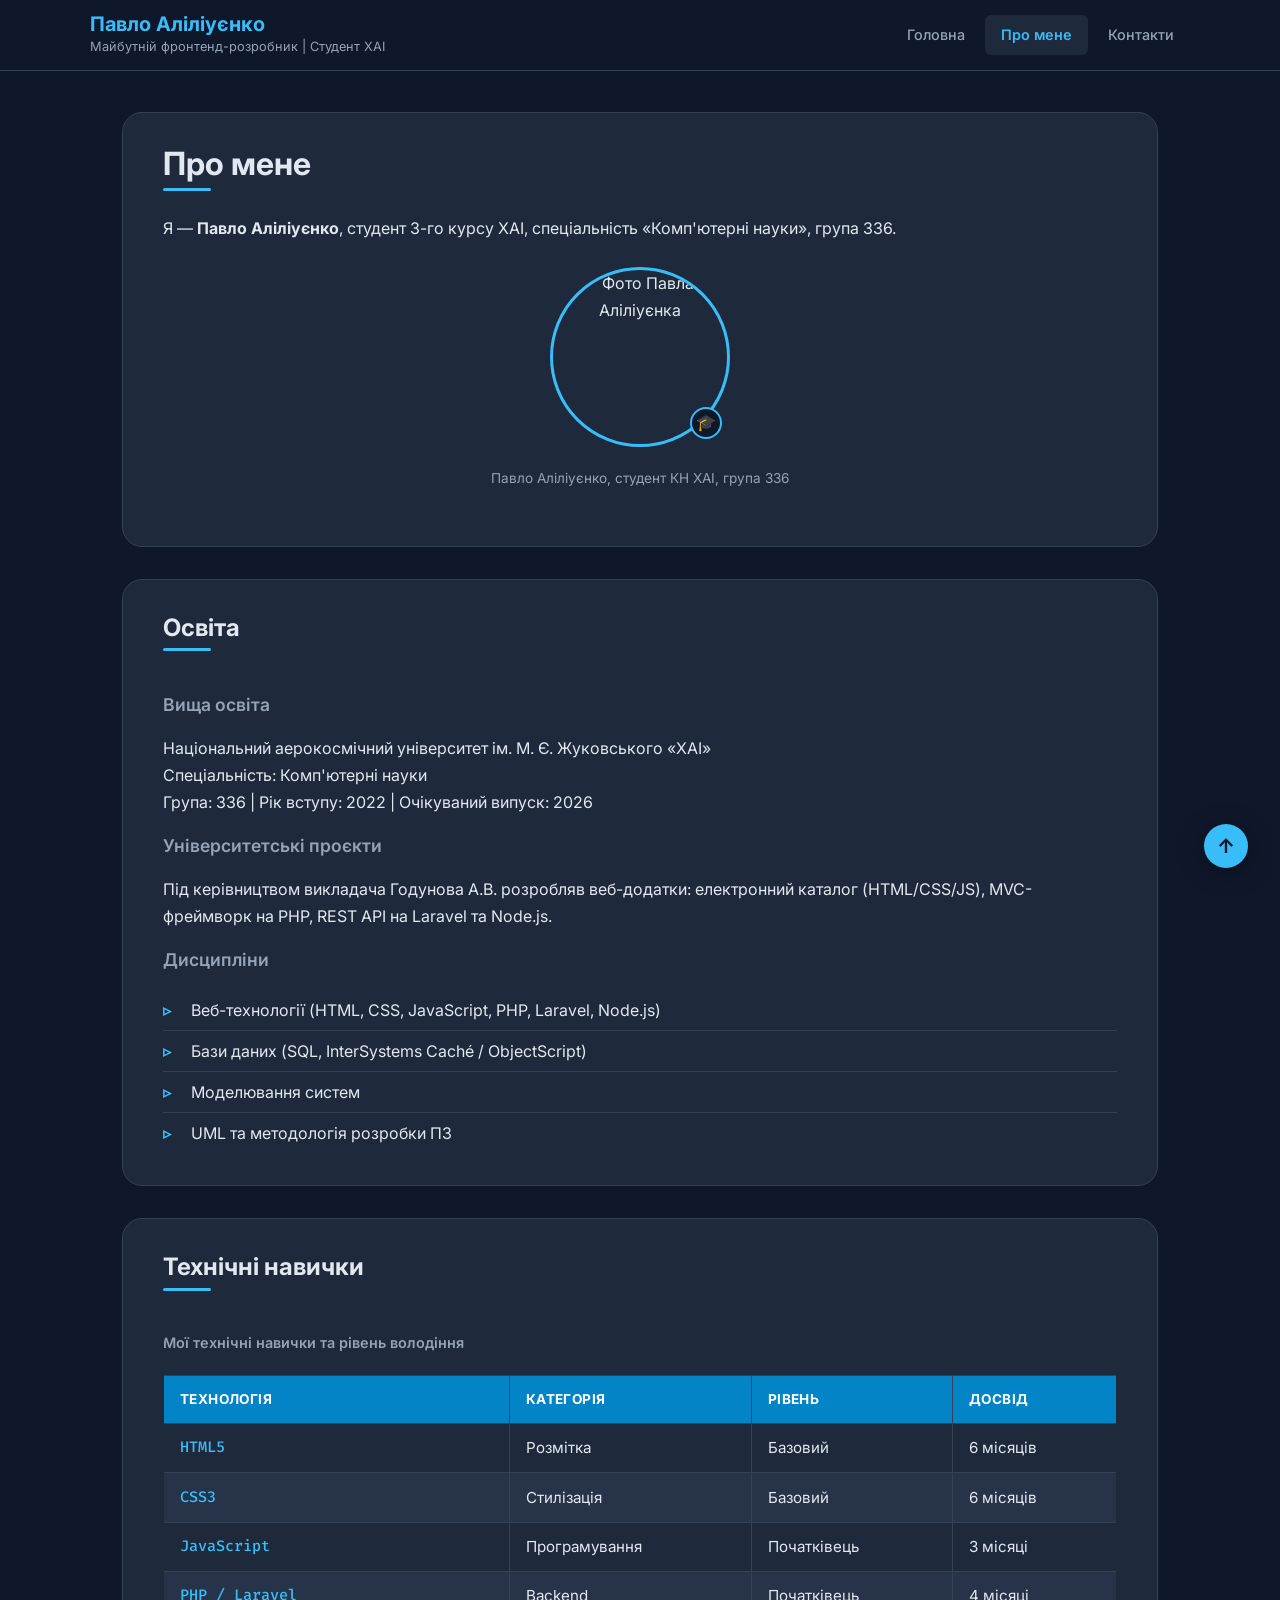
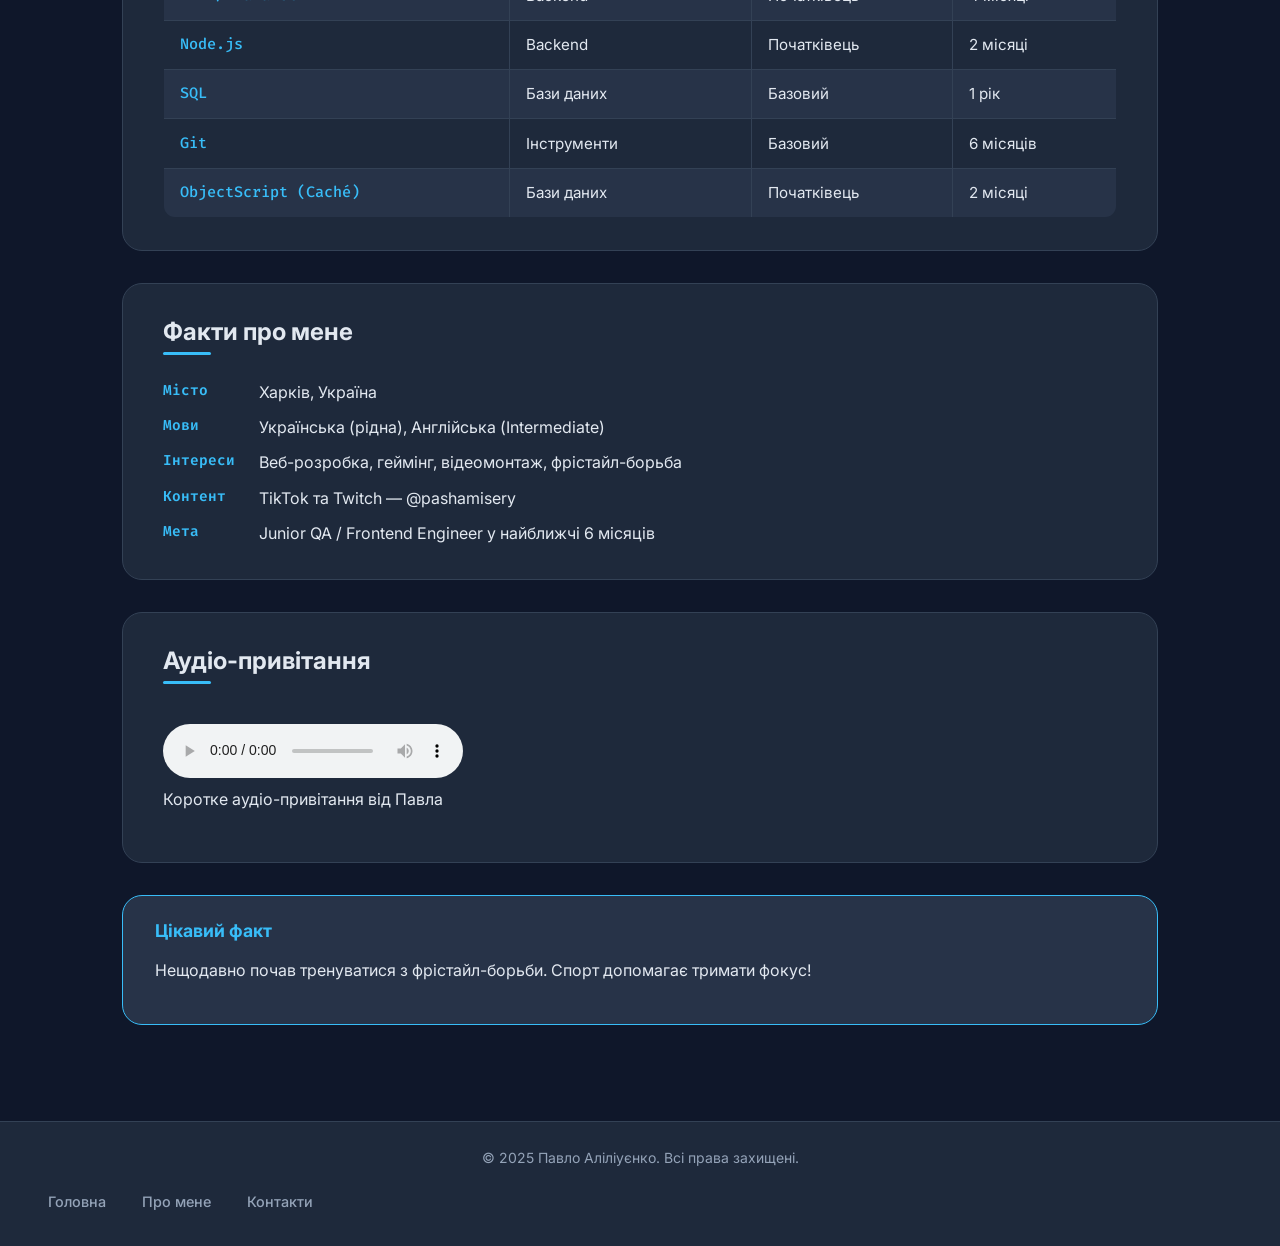
==== about.html @ c00a2422 "init lab2" ====
<!DOCTYPE html>
<html lang="uk">
<head>
    <meta charset="UTF-8">
    <meta name="viewport" content="width=device-width, initial-scale=1.0">
    <meta name="description" content="Детальна інформація про Павла Аліліуєнка — освіта, навички, досвід">
    <meta name="author" content="Павло Аліліуєнко">
    <title>Про мене — Портфоліо Павла Аліліуєнка</title>
    <link rel="preconnect" href="https://fonts.googleapis.com">
    <link rel="preconnect" href="https://fonts.gstatic.com" crossorigin>
    <link href="https://fonts.googleapis.com/css2?family=Inter:wght@400;600;700&family=Fira+Code:wght@400;500&display=swap" rel="stylesheet">
    <link rel="stylesheet" href="styles.css">
</head>
<body>

    <header class="site-header">
        <div class="header-inner">
            <div class="header-brand">
                <h1 class="header-name">Павло Аліліуєнко</h1>
                <p class="header-subtitle">Майбутній фронтенд-розробник | Студент ХАІ</p>
            </div>
            <nav class="nav-menu">
                <ul class="nav-list">
                    <li class="nav-item"><a href="index.html" class="nav-link">Головна</a></li>
                    <li class="nav-item nav-item--active">Про мене</li>
                    <li class="nav-item"><a href="contacts.html" class="nav-link">Контакти</a></li>
                </ul>
            </nav>
        </div>
    </header>

    <main class="main-content">

        <section class="section">
            <h1 class="section-title">Про мене</h1>
            <p>
                Я — <strong>Павло Аліліуєнко</strong>, студент 3-го курсу ХАІ,
                спеціальність «Комп'ютерні науки», група 336.
            </p>

            <figure class="avatar-figure">
                <div class="avatar-wrapper">
                    <img class="avatar-img" src="images/avatar.jpg" alt="Фото Павла Аліліуєнка" width="300">
                    <span class="avatar-badge">🎓</span>
                </div>
                <figcaption class="avatar-caption">Павло Аліліуєнко, студент КН ХАІ, група 336</figcaption>
            </figure>
        </section>

        <section class="section">
            <h2 class="section-title">Освіта</h2>

            <h3>Вища освіта</h3>
            <p>
                Національний аерокосмічний університет ім. М. Є. Жуковського «ХАІ»<br>
                Спеціальність: Комп'ютерні науки<br>
                Група: 336 | Рік вступу: 2022 | Очікуваний випуск: 2026
            </p>

            <h3>Університетські проєкти</h3>
            <p>
                Під керівництвом викладача Годунова А.В. розробляв веб-додатки:
                електронний каталог (HTML/CSS/JS), MVC-фреймворк на PHP,
                REST API на Laravel та Node.js.
            </p>

            <h3>Дисципліни</h3>
            <ul class="skills-list">
                <li>Веб-технології (HTML, CSS, JavaScript, PHP, Laravel, Node.js)</li>
                <li>Бази даних (SQL, InterSystems Caché / ObjectScript)</li>
                <li>Моделювання систем</li>
                <li>UML та методологія розробки ПЗ</li>
            </ul>
        </section>

        <section class="section">
            <h2 class="section-title">Технічні навички</h2>

            <table class="skills-table">
                <caption>Мої технічні навички та рівень володіння</caption>
                <thead>
                    <tr>
                        <th>Технологія</th>
                        <th>Категорія</th>
                        <th>Рівень</th>
                        <th>Досвід</th>
                    </tr>
                </thead>
                <tbody>
                    <tr>
                        <td>HTML5</td>
                        <td>Розмітка</td>
                        <td>Базовий</td>
                        <td>6 місяців</td>
                    </tr>
                    <tr>
                        <td>CSS3</td>
                        <td>Стилізація</td>
                        <td>Базовий</td>
                        <td>6 місяців</td>
                    </tr>
                    <tr>
                        <td>JavaScript</td>
                        <td>Програмування</td>
                        <td>Початківець</td>
                        <td>3 місяці</td>
                    </tr>
                    <tr>
                        <td>PHP / Laravel</td>
                        <td>Backend</td>
                        <td>Початківець</td>
                        <td>4 місяці</td>
                    </tr>
                    <tr>
                        <td>Node.js</td>
                        <td>Backend</td>
                        <td>Початківець</td>
                        <td>2 місяці</td>
                    </tr>
                    <tr>
                        <td>SQL</td>
                        <td>Бази даних</td>
                        <td>Базовий</td>
                        <td>1 рік</td>
                    </tr>
                    <tr>
                        <td>Git</td>
                        <td>Інструменти</td>
                        <td>Базовий</td>
                        <td>6 місяців</td>
                    </tr>
                    <tr>
                        <td>ObjectScript (Caché)</td>
                        <td>Бази даних</td>
                        <td>Початківець</td>
                        <td>2 місяці</td>
                    </tr>
                </tbody>
            </table>
        </section>

        <section class="section">
            <h2 class="section-title">Факти про мене</h2>
            <dl class="facts-list">
                <dt>Місто</dt>
                <dd>Харків, Україна</dd>
                <dt>Мови</dt>
                <dd>Українська (рідна), Англійська (Intermediate)</dd>
                <dt>Інтереси</dt>
                <dd>Веб-розробка, геймінг, відеомонтаж, фрістайл-борьба</dd>
                <dt>Контент</dt>
                <dd>TikTok та Twitch — @pashamisery</dd>
                <dt>Мета</dt>
                <dd>Junior QA / Frontend Engineer у найближчі 6 місяців</dd>
            </dl>
        </section>

        <section class="section">
            <h2 class="section-title">Аудіо-привітання</h2>
            <figure class="media-figure">
                <audio controls>
                    <source src="audio/greeting.mp3" type="audio/mpeg">
                    Ваш браузер не підтримує відтворення аудіо.
                </audio>
                <figcaption>Коротке аудіо-привітання від Павла</figcaption>
            </figure>
        </section>

        <aside class="sidebar">
            <h2 class="sidebar-title">Цікавий факт</h2>
            <p>Нещодавно почав тренуватися з фрістайл-борьби. Спорт допомагає тримати фокус!</p>
        </aside>

    </main>

    <a href="#" class="back-to-top" title="Нагору">↑</a>

    <footer class="site-footer">
        <p class="footer-copy">&copy; 2025 Павло Аліліуєнко. Всі права захищені.</p>
        <nav class="nav-menu">
            <ul class="nav-list">
                <li class="nav-item"><a href="index.html" class="nav-link">Головна</a></li>
                <li class="nav-item"><a href="about.html" class="nav-link">Про мене</a></li>
                <li class="nav-item"><a href="contacts.html" class="nav-link">Контакти</a></li>
            </ul>
        </nav>
    </footer>

</body>
</html>
---- styles.css ----
/* ===================================================
   ПОРТФОЛІО — Павло Аліліуєнко
   styles.css — Лабораторна робота 2
   =================================================== */

/* ===== CSS-змінні (кольорова палітра) ===== */
:root {
    --color-bg:         #0f172a;
    --color-surface:    #1e293b;
    --color-surface-2:  #273348;
    --color-accent:     #38bdf8;
    --color-accent-dark:#0284c7;
    --color-text:       #e2e8f0;
    --color-text-muted: #94a3b8;
    --color-border:     #334155;
    --color-success:    hsl(142, 71%, 45%);
    --color-header-bg:  rgb(15, 23, 42);

    --font-main:   'Inter', Arial, sans-serif;
    --font-code:   'Fira Code', 'Courier New', monospace;

    --radius-sm:  0.375rem;
    --radius-md:  0.75rem;
    --radius-lg:  1.25rem;
    --radius-full: 50%;

    --shadow-card: 0 4px 24px rgba(0, 0, 0, 0.35);
    --transition:  0.2s ease;
}

/* ===== Глобальне скидання (Box Model) ===== */
*,
*::before,
*::after {
    box-sizing: border-box;
}

/* ===== Базові стилі body ===== */
body {
    margin: 0;
    padding: 0;
    background-color: var(--color-bg);
    color: var(--color-text);
    font-family: var(--font-main);
    font-size: 1rem;
    line-height: 1.7;
    padding-top: 80px; /* компенсація фіксованого хедера */
}

/* ===== Хедер та навігація ===== */

/* Селектор елемента — фіксований хедер */
.site-header {
    position: fixed;
    top: 0;
    left: 0;
    width: 100%;
    background-color: var(--color-header-bg);
    border-bottom: 1px solid var(--color-border);
    z-index: 100;
    padding: 0 2rem;
}

.header-inner {
    max-width: 1100px;
    margin: 0 auto;
    display: flex;
    align-items: center;
    justify-content: space-between;
    padding: 0.75rem 0;
}

/* Селектор класу */
.header-name {
    margin: 0;
    font-size: 1.25rem;
    font-weight: 700;
    color: var(--color-accent);
}

.header-subtitle {
    margin: 0;
    font-size: 0.8rem;
    color: var(--color-text-muted);
}

/* Навігаційне меню — прибираємо маркери */
.nav-list {
    list-style: none;
    margin: 0;
    padding: 0;
    display: flex;
    gap: 0.25rem;
}

/* Комбінований селектор (дочірній) */
.nav-list > .nav-item {
    display: inline-block;
}

/* Активний пункт (поточна сторінка) */
.nav-item--active {
    padding: 0.5rem 1rem;
    color: var(--color-accent);
    font-weight: 600;
    font-size: 0.9rem;
    border-radius: var(--radius-sm);
    background-color: var(--color-surface);
}

/* Комбінований селектор (нащадок) — посилання в навігації */
nav ul li a.nav-link {
    display: inline-block;
    padding: 0.5rem 1rem;
    border-radius: var(--radius-sm);
    font-size: 0.9rem;
    font-weight: 500;
    text-decoration: none;
    transition: background-color var(--transition), color var(--transition);
}

/* Псевдоклас :link */
a.nav-link:link {
    color: var(--color-text-muted);
}

/* Псевдоклас :visited */
a.nav-link:visited {
    color: var(--color-text-muted);
}

/* Псевдоклас :hover */
a.nav-link:hover {
    background-color: var(--color-surface);
    color: var(--color-accent);
}

/* Псевдоклас :active */
a.nav-link:active {
    background-color: var(--color-surface-2);
    color: var(--color-accent-dark);
}

/* Псевдоклас :focus — доступність з клавіатури */
a.nav-link:focus {
    outline: 2px solid var(--color-accent);
    outline-offset: 2px;
}

/* ===== Основний вміст ===== */

.main-content {
    max-width: 1100px;
    margin: 0 auto;
    padding: 2rem 2rem 4rem;
}

/* Секції */
.section {
    background-color: var(--color-surface);
    border: 1px solid var(--color-border);
    border-radius: var(--radius-lg);
    padding: 2rem 2.5rem;
    margin-bottom: 2rem;
}

/* Селектор елемента — заголовки */
h2 {
    font-size: 1.5rem;
    font-weight: 700;
    margin-top: 0;
}

h3 {
    font-size: 1.1rem;
    font-weight: 600;
    color: var(--color-text-muted);
}

/* Псевдоелемент ::after — декоративна лінія під заголовком секції */
.section-title {
    position: relative;
    display: inline-block;
    margin-top: 0;
    margin-bottom: 1.5rem;
    padding-bottom: 0.5rem;
    color: var(--color-text);
}

.section-title::after {
    content: "";
    position: absolute;
    bottom: 0;
    left: 0;
    width: 3rem;
    height: 3px;
    background-color: var(--color-accent);
    border-radius: 2px;
}

/* Псевдоелемент ::before — лапки для blockquote */
.quote {
    position: relative;
    margin: 1rem 0;
    padding: 1.5rem 1.5rem 1.5rem 4rem;
    background-color: var(--color-surface-2);
    border-left: 4px solid var(--color-accent);
    border-radius: var(--radius-md);
    font-style: italic;
    color: var(--color-text-muted);
    overflow: hidden;
}

.quote::before {
    content: "\201C";
    position: absolute;
    top: -0.5rem;
    left: 1rem;
    font-size: 5rem;
    color: var(--color-accent);
    opacity: 0.3;
    font-family: Georgia, serif;
    line-height: 1;
}

cite {
    display: block;
    margin-top: 0.75rem;
    font-style: normal;
    font-weight: 600;
    font-size: 0.9rem;
    color: var(--color-accent);
}

/* Списки навичок — псевдоелемент ::before як іконка */
.skills-list {
    list-style: none;
    padding: 0;
    margin: 0;
}

.skills-list li {
    padding: 0.4rem 0 0.4rem 1.75rem;
    position: relative;
    border-bottom: 1px solid var(--color-border);
}

.skills-list li:last-child {
    border-bottom: none;
}

.skills-list li::before {
    content: "▹";
    position: absolute;
    left: 0;
    color: var(--color-accent);
    font-weight: 700;
}

/* Нумерований список цілей */
.goals-list {
    padding-left: 1.5rem;
    margin: 0;
}

.goals-list li {
    padding: 0.35rem 0;
    border-bottom: 1px solid var(--color-border);
}

.goals-list li:last-child {
    border-bottom: none;
}

/* Аватар з бейджем — position: relative + absolute */
.avatar-figure {
    text-align: center;
    margin: 1.5rem auto;
    display: table;
}

.avatar-wrapper {
    position: relative;
    display: inline-block;
}

.avatar-img {
    display: block;
    width: 180px;
    height: 180px;
    object-fit: cover;
    border-radius: var(--radius-full);
    border: 3px solid var(--color-accent);
    overflow: hidden;
}

/* position: absolute — бейдж поверх аватара */
.avatar-badge {
    position: absolute;
    bottom: 8px;
    right: 8px;
    width: 2rem;
    height: 2rem;
    background-color: var(--color-bg);
    border: 2px solid var(--color-accent);
    border-radius: var(--radius-full);
    display: flex;
    align-items: center;
    justify-content: center;
    font-size: 1rem;
    z-index: 1;
}

.avatar-caption {
    margin-top: 0.75rem;
    font-size: 0.85rem;
    color: var(--color-text-muted);
}

/* Aside — бічна панель */
.sidebar {
    background-color: var(--color-surface-2);
    border: 1px solid var(--color-accent);
    border-radius: var(--radius-lg);
    padding: 1.5rem 2rem;
    margin-bottom: 2rem;
}

.sidebar-title {
    margin-top: 0;
    font-size: 1.1rem;
    color: var(--color-accent);
}

/* Медіа-елементи */
.media-figure {
    margin: 1rem 0;
}

.media-video {
    max-width: 100%;
    border-radius: var(--radius-md);
    border: 1px solid var(--color-border);
}

/* Список фактів dl/dt/dd */
.facts-list {
    margin: 0;
    display: grid;
    grid-template-columns: auto 1fr;
    gap: 0.5rem 1.5rem;
}

.facts-list dt {
    font-weight: 600;
    color: var(--color-accent);
    font-family: var(--font-code);
    font-size: 0.9rem;
}

.facts-list dd {
    margin: 0;
    color: var(--color-text);
}

/* ===== Таблиця навичок ===== */

.skills-table {
    width: 100%;
    border-collapse: collapse;
    margin-top: 1rem;
    font-size: 0.95rem;
    overflow: hidden;
    border-radius: var(--radius-md);
    border: 1px solid var(--color-border);
}

/* Підпис таблиці */
.skills-table caption {
    caption-side: top;
    text-align: left;
    font-weight: 600;
    font-size: 0.9rem;
    color: var(--color-text-muted);
    margin-bottom: 0.75rem;
    padding-bottom: 0.5rem;
}

/* Стилі заголовків th — відрізняються від td */
.skills-table th {
    background-color: var(--color-accent-dark);
    color: #ffffff;
    font-weight: 700;
    text-align: left;
    padding: 0.75rem 1rem;
    border: 1px solid var(--color-border);
    letter-spacing: 0.03em;
    font-size: 0.85rem;
    text-transform: uppercase;
}

/* Стилі комірок td */
.skills-table td {
    padding: 0.7rem 1rem;
    border: 1px solid var(--color-border);
    color: var(--color-text);
}

/* Зебра — псевдоклас :nth-child(even) */
.skills-table tbody tr:nth-child(even) {
    background-color: var(--color-surface-2);
}

.skills-table tbody tr:nth-child(odd) {
    background-color: var(--color-surface);
}

/* Псевдоклас :hover на рядку таблиці */
.skills-table tbody tr:hover {
    background-color: rgba(56, 189, 248, 0.1);
    transition: background-color var(--transition);
}

/* Селектор атрибута — перша колонка (назва технології) — жирний шрифт коду */
.skills-table td:first-child {
    font-family: var(--font-code);
    font-weight: 500;
    color: var(--color-accent);
}

/* ===== Форма зворотного зв'язку ===== */

.contact-form {
    margin-top: 1.5rem;
}

/* Fieldset */
.form-fieldset {
    border: 1px solid var(--color-border);
    border-radius: var(--radius-md);
    padding: 1.5rem;
    margin-bottom: 1.25rem;
    background-color: var(--color-surface-2);
}

.form-legend {
    font-weight: 600;
    font-size: 0.95rem;
    color: var(--color-accent);
    padding: 0 0.5rem;
}

/* Label */
.form-label {
    display: block;
    margin-top: 1rem;
    margin-bottom: 0.35rem;
    font-size: 0.9rem;
    font-weight: 600;
    color: var(--color-text-muted);
}

/* Селектор атрибута [type="text"] та [type="email"] */
input[type="text"],
input[type="email"] {
    width: 100%;
    padding: 0.65rem 1rem;
    background-color: var(--color-bg);
    color: var(--color-text);
    border: 1px solid var(--color-border);
    border-radius: var(--radius-sm);
    font-family: var(--font-main);
    font-size: 0.95rem;
    transition: border-color var(--transition), box-shadow var(--transition);
}

/* Псевдоклас :focus на полях вводу */
input[type="text"]:focus,
input[type="email"]:focus {
    outline: none;
    border-color: var(--color-accent);
    box-shadow: 0 0 0 3px rgba(56, 189, 248, 0.2);
}

/* Textarea */
.form-textarea {
    width: 100%;
    padding: 0.65rem 1rem;
    background-color: var(--color-bg);
    color: var(--color-text);
    border: 1px solid var(--color-border);
    border-radius: var(--radius-sm);
    font-family: var(--font-main);
    font-size: 0.95rem;
    resize: vertical;
    min-height: 120px;
    transition: border-color var(--transition), box-shadow var(--transition);
    overflow-y: auto;
}

.form-textarea:focus {
    outline: none;
    border-color: var(--color-accent);
    box-shadow: 0 0 0 3px rgba(56, 189, 248, 0.2);
}

/* Select */
.form-select {
    width: 100%;
    padding: 0.65rem 1rem;
    background-color: var(--color-bg);
    color: var(--color-text);
    border: 1px solid var(--color-border);
    border-radius: var(--radius-sm);
    font-family: var(--font-main);
    font-size: 0.95rem;
    cursor: pointer;
    transition: border-color var(--transition);
}

.form-select:focus {
    outline: none;
    border-color: var(--color-accent);
}

/* Radio-кнопки */
.radio-group {
    display: flex;
    gap: 1.5rem;
    flex-wrap: wrap;
    margin: 0.5rem 0;
}

.radio-label {
    display: flex;
    align-items: center;
    gap: 0.4rem;
    font-size: 0.9rem;
    cursor: pointer;
    color: var(--color-text);
}

/* Селектор атрибута input[type="radio"] */
input[type="radio"] {
    accent-color: var(--color-accent);
    width: 1rem;
    height: 1rem;
    cursor: pointer;
}

/* Checkbox */
.checkbox-label {
    display: flex;
    align-items: center;
    gap: 0.6rem;
    font-size: 0.9rem;
    color: var(--color-text-muted);
    margin: 1rem 0;
    cursor: pointer;
}

/* Селектор атрибута input[type="checkbox"] */
input[type="checkbox"] {
    accent-color: var(--color-accent);
    width: 1.1rem;
    height: 1.1rem;
    cursor: pointer;
}

/* Кнопка submit */
.btn-submit {
    display: inline-block;
    padding: 0.75rem 2.5rem;
    background-color: var(--color-accent);
    color: #0f172a;
    font-family: var(--font-main);
    font-size: 1rem;
    font-weight: 700;
    border: none;
    border-radius: var(--radius-sm);
    cursor: pointer;
    transition: background-color var(--transition), transform var(--transition);
    margin-top: 0.5rem;
}

/* Псевдоклас :hover на кнопці */
.btn-submit:hover {
    background-color: var(--color-accent-dark);
    color: #ffffff;
}

/* Псевдоклас :active на кнопці */
.btn-submit:active {
    transform: scale(0.97);
}

/* Псевдоклас :focus на кнопці */
.btn-submit:focus {
    outline: 2px solid var(--color-accent);
    outline-offset: 3px;
}

/* ===== Стилізація посилань (порядок LVHA) ===== */

/* :link — невідвідане */
a:link {
    color: var(--color-accent);
    text-decoration: none;
    transition: color var(--transition);
}

/* :visited — відвідане */
a:visited {
    color: #7dd3fc;
}

/* :hover — наведення */
a:hover {
    color: #ffffff;
    text-decoration: underline;
}

/* :active — натискання */
a:active {
    color: var(--color-accent-dark);
}

/* :focus — клавіатурна навігація */
a:focus {
    outline: 2px solid var(--color-accent);
    outline-offset: 2px;
    border-radius: 2px;
}

/* ===== Кнопка "Нагору" (position: fixed) ===== */

.back-to-top {
    position: fixed;
    bottom: 2rem;
    right: 2rem;
    width: 2.75rem;
    height: 2.75rem;
    background-color: var(--color-accent);
    color: #0f172a;
    border-radius: var(--radius-full);
    display: flex;
    align-items: center;
    justify-content: center;
    font-size: 1.25rem;
    font-weight: 700;
    text-decoration: none;
    z-index: 200;
    box-shadow: var(--shadow-card);
    transition: background-color var(--transition), transform var(--transition);
}

.back-to-top:link,
.back-to-top:visited {
    color: #0f172a;
    text-decoration: none;
}

.back-to-top:hover {
    background-color: var(--color-accent-dark);
    color: #ffffff;
    transform: translateY(-3px);
    text-decoration: none;
}

/* ===== Футер ===== */

.site-footer {
    background-color: var(--color-surface);
    border-top: 1px solid var(--color-border);
    padding: 1.5rem 2rem;
    text-align: center;
}

.footer-copy {
    margin: 0 0 0.75rem;
    font-size: 0.875rem;
    color: var(--color-text-muted);
}

/* Ідентифікатор — якщо потрібно звернутися до унікального елемента */
#main-footer {
    background-color: var(--color-surface);
}

/* ===== Типографіка ===== */

/* Розміри шрифтів в rem */
h1 { font-size: 2rem;   font-weight: 700; line-height: 1.2; margin: 0 0 0.5rem; }
h2 { font-size: 1.5rem; font-weight: 700; line-height: 1.3; }
h3 { font-size: 1.1rem; font-weight: 600; line-height: 1.4; }
p  { font-size: 1rem;   line-height: 1.7; margin: 0 0 1rem; }

/* Жирний та курсив */
strong { color: var(--color-text); font-weight: 700; }
em     { color: var(--color-text-muted); font-style: italic; }

/* Код — Fira Code шрифт */
code {
    font-family: var(--font-code);
    font-size: 0.875rem;
    background-color: var(--color-surface-2);
    padding: 0.1em 0.4em;
    border-radius: var(--radius-sm);
    color: var(--color-accent);
}

/* ===== Overflow ===== */

/* overflow: hidden — обрізання аватара по колу */
.avatar-img {
    overflow: hidden;
}

/* overflow-y: auto — якщо aside переповниться */
.sidebar {
    max-height: 320px;
    overflow-y: auto;
}

/* overflow: hidden — відео не виходить за межі */
.media-figure {
    overflow: hidden;
    border-radius: var(--radius-md);
}

/* ===== Hero-секція (головна сторінка) ===== */

.hero-section {
    background: linear-gradient(135deg, var(--color-surface) 0%, var(--color-surface-2) 100%);
    border-color: var(--color-accent);
    position: relative;
    overflow: hidden;
}

/* Псевдоелемент ::before — декоративне коло у фоні hero */
.hero-section::before {
    content: "";
    position: absolute;
    top: -4rem;
    right: -4rem;
    width: 14rem;
    height: 14rem;
    border-radius: var(--radius-full);
    background-color: var(--color-accent);
    opacity: 0.06;
    z-index: 0;
}

/* Контент hero поверх декорації — z-index */
.hero-section > * {
    position: relative;
    z-index: 1;
}

/* Hover-ефект на секціях */
.section {
    transition: box-shadow var(--transition), border-color var(--transition);
}

.section:hover {
    box-shadow: var(--shadow-card);
    border-color: rgba(56, 189, 248, 0.4);
}

/* ===== Селектор ідентифікатора (демонстрація специфічності) ===== */

/* Якщо потрібно унікально виділити hero через id="#hero" */
#hero {
    /* резервний блок — використовується якщо задати id="hero" */
}

/* ===== Утиліти та дрібні виправлення ===== */

/* Прибираємо зайві відступи у fieldset */
fieldset {
    border: 1px solid var(--color-border);
}

/* Плейсхолдер — трохи темніший */
::placeholder {
    color: var(--color-border);
    font-style: italic;
}

/* Виділення тексту */
::selection {
    background-color: var(--color-accent);
    color: #0f172a;
}

/* Скролбар (Webkit) */
::-webkit-scrollbar {
    width: 6px;
}

::-webkit-scrollbar-track {
    background: var(--color-bg);
}

::-webkit-scrollbar-thumb {
    background-color: var(--color-border);
    border-radius: 3px;
}
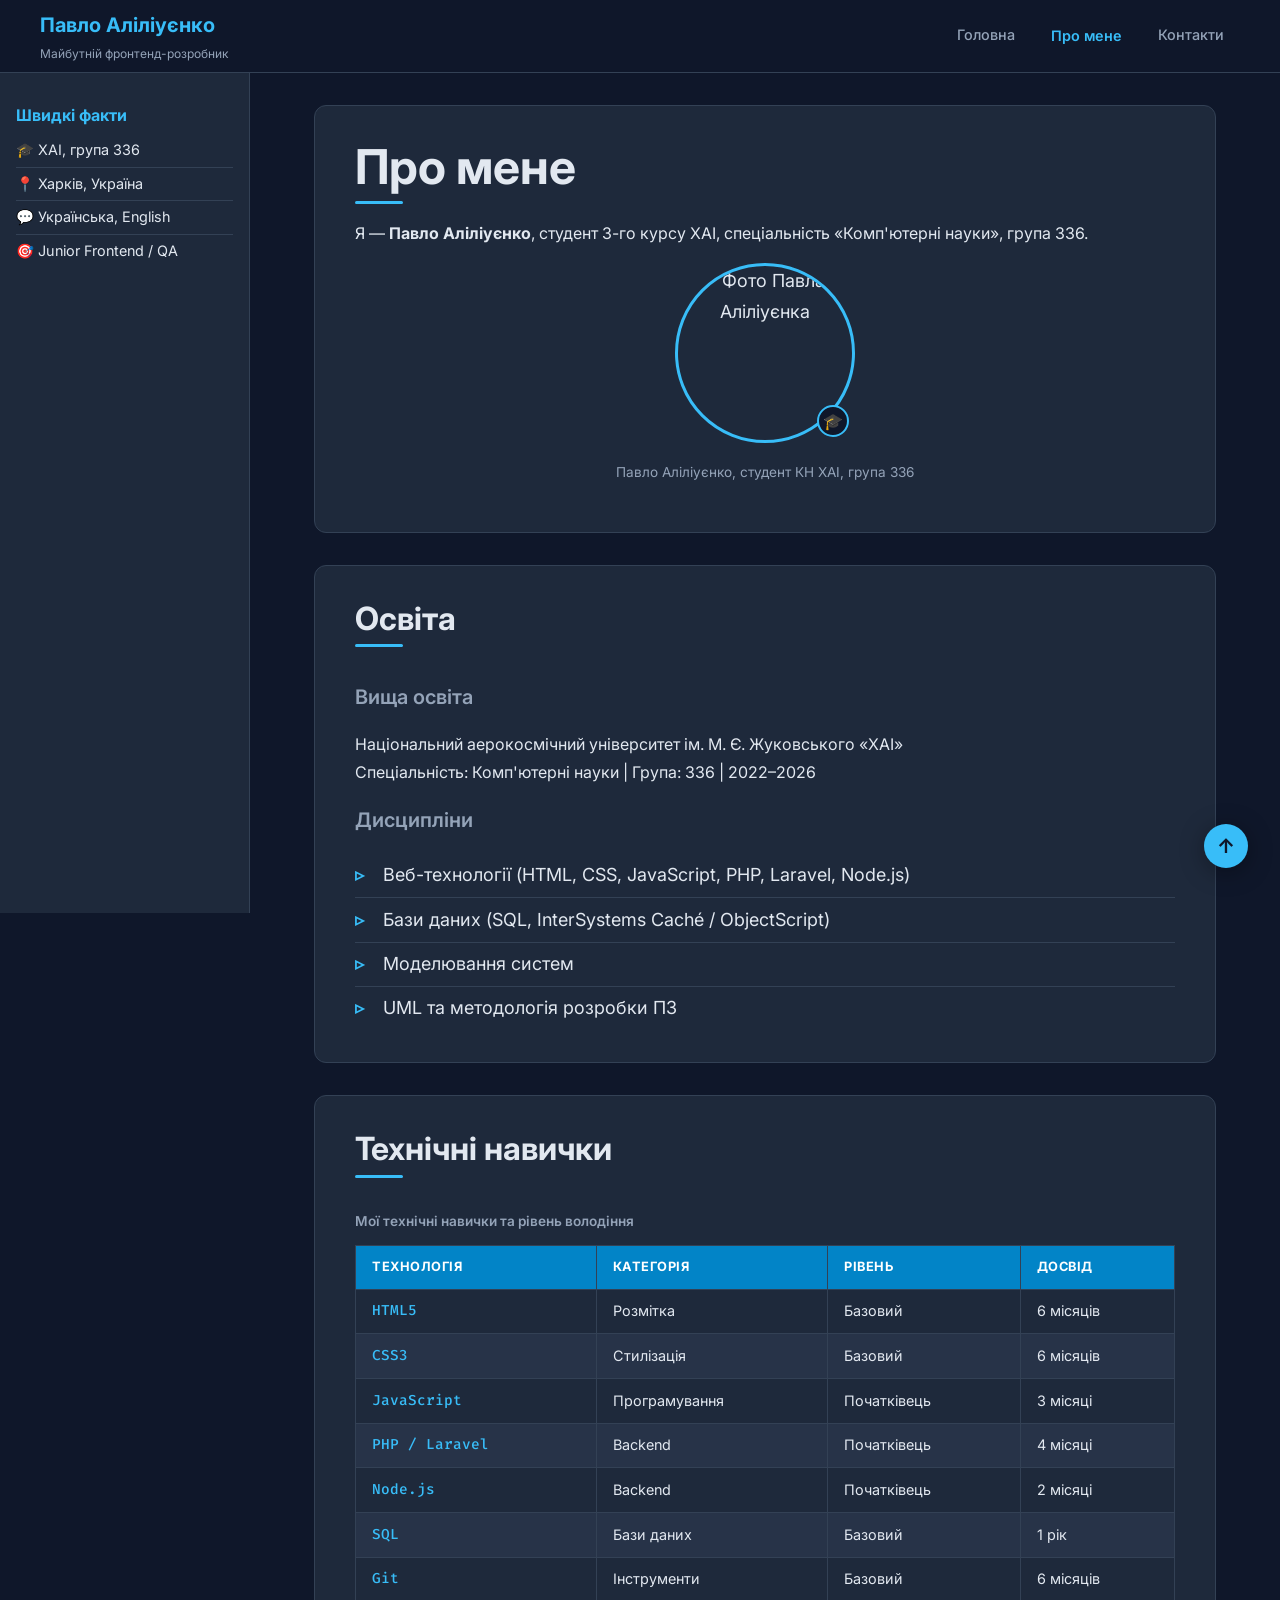
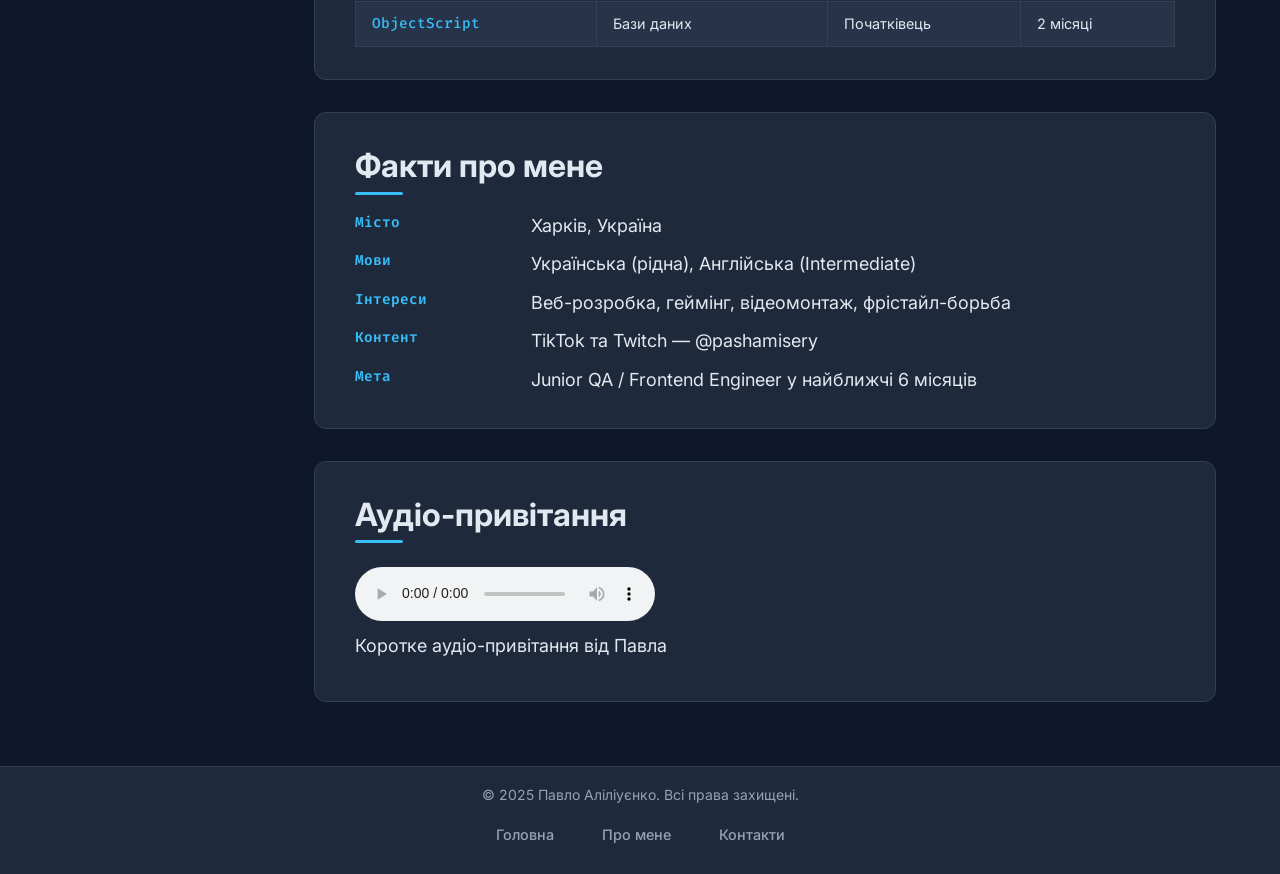
==== commit 68f82ca6: "feat:add adaptive styles" ====
--- a/about.html
+++ b/about.html
@@ -13,178 +13,127 @@
 </head>
 <body>
 
-    <header class="site-header">
-        <div class="header-inner">
-            <div class="header-brand">
-                <h1 class="header-name">Павло Аліліуєнко</h1>
-                <p class="header-subtitle">Майбутній фронтенд-розробник | Студент ХАІ</p>
+    <div class="page">
+
+        <header class="site-header" style="grid-area: header">
+            <div class="header-inner">
+                <div class="header-brand">
+                    <span class="header-name">Павло Аліліуєнко</span>
+                    <span class="header-subtitle">Майбутній фронтенд-розробник</span>
+                </div>
+                <nav class="nav">
+                    <input type="checkbox" id="menu-toggle" class="menu-toggle">
+                    <label for="menu-toggle" class="hamburger" aria-label="Меню">
+                        <span></span><span></span><span></span>
+                    </label>
+                    <ul class="nav-list">
+                        <li class="nav-item"><a href="index.html" class="nav-link">Головна</a></li>
+                        <li class="nav-item nav-item--active">Про мене</li>
+                        <li class="nav-item"><a href="contacts.html" class="nav-link">Контакти</a></li>
+                    </ul>
+                </nav>
             </div>
-            <nav class="nav-menu">
-                <ul class="nav-list">
-                    <li class="nav-item"><a href="index.html" class="nav-link">Головна</a></li>
-                    <li class="nav-item nav-item--active">Про мене</li>
-                    <li class="nav-item"><a href="contacts.html" class="nav-link">Контакти</a></li>
-                </ul>
-            </nav>
-        </div>
-    </header>
+        </header>
 
-    <main class="main-content">
-
-        <section class="section">
-            <h1 class="section-title">Про мене</h1>
-            <p>
-                Я — <strong>Павло Аліліуєнко</strong>, студент 3-го курсу ХАІ,
-                спеціальність «Комп'ютерні науки», група 336.
-            </p>
-
-            <figure class="avatar-figure">
-                <div class="avatar-wrapper">
-                    <img class="avatar-img" src="images/avatar.jpg" alt="Фото Павла Аліліуєнка" width="300">
-                    <span class="avatar-badge">🎓</span>
-                </div>
-                <figcaption class="avatar-caption">Павло Аліліуєнко, студент КН ХАІ, група 336</figcaption>
-            </figure>
-        </section>
-
-        <section class="section">
-            <h2 class="section-title">Освіта</h2>
-
-            <h3>Вища освіта</h3>
-            <p>
-                Національний аерокосмічний університет ім. М. Є. Жуковського «ХАІ»<br>
-                Спеціальність: Комп'ютерні науки<br>
-                Група: 336 | Рік вступу: 2022 | Очікуваний випуск: 2026
-            </p>
-
-            <h3>Університетські проєкти</h3>
-            <p>
-                Під керівництвом викладача Годунова А.В. розробляв веб-додатки:
-                електронний каталог (HTML/CSS/JS), MVC-фреймворк на PHP,
-                REST API на Laravel та Node.js.
-            </p>
-
-            <h3>Дисципліни</h3>
-            <ul class="skills-list">
-                <li>Веб-технології (HTML, CSS, JavaScript, PHP, Laravel, Node.js)</li>
-                <li>Бази даних (SQL, InterSystems Caché / ObjectScript)</li>
-                <li>Моделювання систем</li>
-                <li>UML та методологія розробки ПЗ</li>
+        <aside class="sidebar" style="grid-area: sidebar">
+            <h2 class="sidebar-title">Швидкі факти</h2>
+            <ul class="sidebar-links">
+                <li>🎓 ХАІ, група 336</li>
+                <li>📍 Харків, Україна</li>
+                <li>💬 Українська, English</li>
+                <li>🎯 Junior Frontend / QA</li>
             </ul>
-        </section>
-
-        <section class="section">
-            <h2 class="section-title">Технічні навички</h2>
-
-            <table class="skills-table">
-                <caption>Мої технічні навички та рівень володіння</caption>
-                <thead>
-                    <tr>
-                        <th>Технологія</th>
-                        <th>Категорія</th>
-                        <th>Рівень</th>
-                        <th>Досвід</th>
-                    </tr>
-                </thead>
-                <tbody>
-                    <tr>
-                        <td>HTML5</td>
-                        <td>Розмітка</td>
-                        <td>Базовий</td>
-                        <td>6 місяців</td>
-                    </tr>
-                    <tr>
-                        <td>CSS3</td>
-                        <td>Стилізація</td>
-                        <td>Базовий</td>
-                        <td>6 місяців</td>
-                    </tr>
-                    <tr>
-                        <td>JavaScript</td>
-                        <td>Програмування</td>
-                        <td>Початківець</td>
-                        <td>3 місяці</td>
-                    </tr>
-                    <tr>
-                        <td>PHP / Laravel</td>
-                        <td>Backend</td>
-                        <td>Початківець</td>
-                        <td>4 місяці</td>
-                    </tr>
-                    <tr>
-                        <td>Node.js</td>
-                        <td>Backend</td>
-                        <td>Початківець</td>
-                        <td>2 місяці</td>
-                    </tr>
-                    <tr>
-                        <td>SQL</td>
-                        <td>Бази даних</td>
-                        <td>Базовий</td>
-                        <td>1 рік</td>
-                    </tr>
-                    <tr>
-                        <td>Git</td>
-                        <td>Інструменти</td>
-                        <td>Базовий</td>
-                        <td>6 місяців</td>
-                    </tr>
-                    <tr>
-                        <td>ObjectScript (Caché)</td>
-                        <td>Бази даних</td>
-                        <td>Початківець</td>
-                        <td>2 місяці</td>
-                    </tr>
-                </tbody>
-            </table>
-        </section>
-
-        <section class="section">
-            <h2 class="section-title">Факти про мене</h2>
-            <dl class="facts-list">
-                <dt>Місто</dt>
-                <dd>Харків, Україна</dd>
-                <dt>Мови</dt>
-                <dd>Українська (рідна), Англійська (Intermediate)</dd>
-                <dt>Інтереси</dt>
-                <dd>Веб-розробка, геймінг, відеомонтаж, фрістайл-борьба</dd>
-                <dt>Контент</dt>
-                <dd>TikTok та Twitch — @pashamisery</dd>
-                <dt>Мета</dt>
-                <dd>Junior QA / Frontend Engineer у найближчі 6 місяців</dd>
-            </dl>
-        </section>
-
-        <section class="section">
-            <h2 class="section-title">Аудіо-привітання</h2>
-            <figure class="media-figure">
-                <audio controls>
-                    <source src="audio/greeting.mp3" type="audio/mpeg">
-                    Ваш браузер не підтримує відтворення аудіо.
-                </audio>
-                <figcaption>Коротке аудіо-привітання від Павла</figcaption>
-            </figure>
-        </section>
-
-        <aside class="sidebar">
-            <h2 class="sidebar-title">Цікавий факт</h2>
-            <p>Нещодавно почав тренуватися з фрістайл-борьби. Спорт допомагає тримати фокус!</p>
         </aside>
 
-    </main>
+        <main class="main-content" style="grid-area: content">
+
+            <section class="section">
+                <h1 class="section-title">Про мене</h1>
+                <p>Я — <strong>Павло Аліліуєнко</strong>, студент 3-го курсу ХАІ, спеціальність «Комп'ютерні науки», група 336.</p>
+                <figure class="avatar-figure">
+                    <div class="avatar-wrapper">
+                        <img class="avatar-img" src="images/avatar.jpg" alt="Фото Павла Аліліуєнка" width="300">
+                        <span class="avatar-badge">🎓</span>
+                    </div>
+                    <figcaption class="avatar-caption">Павло Аліліуєнко, студент КН ХАІ, група 336</figcaption>
+                </figure>
+            </section>
+
+            <section class="section">
+                <h2 class="section-title">Освіта</h2>
+                <h3>Вища освіта</h3>
+                <p>Національний аерокосмічний університет ім. М. Є. Жуковського «ХАІ»<br>
+                Спеціальність: Комп'ютерні науки | Група: 336 | 2022–2026</p>
+                <h3>Дисципліни</h3>
+                <ul class="skills-list">
+                    <li>Веб-технології (HTML, CSS, JavaScript, PHP, Laravel, Node.js)</li>
+                    <li>Бази даних (SQL, InterSystems Caché / ObjectScript)</li>
+                    <li>Моделювання систем</li>
+                    <li>UML та методологія розробки ПЗ</li>
+                </ul>
+            </section>
+
+            <section class="section">
+                <h2 class="section-title">Технічні навички</h2>
+                <table class="skills-table">
+                    <caption>Мої технічні навички та рівень володіння</caption>
+                    <thead>
+                        <tr>
+                            <th>Технологія</th>
+                            <th>Категорія</th>
+                            <th>Рівень</th>
+                            <th>Досвід</th>
+                        </tr>
+                    </thead>
+                    <tbody>
+                        <tr><td>HTML5</td><td>Розмітка</td><td>Базовий</td><td>6 місяців</td></tr>
+                        <tr><td>CSS3</td><td>Стилізація</td><td>Базовий</td><td>6 місяців</td></tr>
+                        <tr><td>JavaScript</td><td>Програмування</td><td>Початківець</td><td>3 місяці</td></tr>
+                        <tr><td>PHP / Laravel</td><td>Backend</td><td>Початківець</td><td>4 місяці</td></tr>
+                        <tr><td>Node.js</td><td>Backend</td><td>Початківець</td><td>2 місяці</td></tr>
+                        <tr><td>SQL</td><td>Бази даних</td><td>Базовий</td><td>1 рік</td></tr>
+                        <tr><td>Git</td><td>Інструменти</td><td>Базовий</td><td>6 місяців</td></tr>
+                        <tr><td>ObjectScript</td><td>Бази даних</td><td>Початківець</td><td>2 місяці</td></tr>
+                    </tbody>
+                </table>
+            </section>
+
+            <section class="section">
+                <h2 class="section-title">Факти про мене</h2>
+                <dl class="facts-list">
+                    <dt>Місто</dt><dd>Харків, Україна</dd>
+                    <dt>Мови</dt><dd>Українська (рідна), Англійська (Intermediate)</dd>
+                    <dt>Інтереси</dt><dd>Веб-розробка, геймінг, відеомонтаж, фрістайл-борьба</dd>
+                    <dt>Контент</dt><dd>TikTok та Twitch — @pashamisery</dd>
+                    <dt>Мета</dt><dd>Junior QA / Frontend Engineer у найближчі 6 місяців</dd>
+                </dl>
+            </section>
+
+            <section class="section">
+                <h2 class="section-title">Аудіо-привітання</h2>
+                <figure class="media-figure">
+                    <audio controls>
+                        <source src="audio/greeting.mp3" type="audio/mpeg">
+                        Ваш браузер не підтримує відтворення аудіо.
+                    </audio>
+                    <figcaption>Коротке аудіо-привітання від Павла</figcaption>
+                </figure>
+            </section>
+
+        </main>
+
+        <footer class="site-footer" style="grid-area: footer">
+            <p class="footer-copy">&copy; 2025 Павло Аліліуєнко. Всі права захищені.</p>
+            <nav class="footer-nav">
+                <a href="index.html" class="nav-link">Головна</a>
+                <a href="about.html" class="nav-link">Про мене</a>
+                <a href="contacts.html" class="nav-link">Контакти</a>
+            </nav>
+        </footer>
+
+    </div>
 
     <a href="#" class="back-to-top" title="Нагору">↑</a>
 
-    <footer class="site-footer">
-        <p class="footer-copy">&copy; 2025 Павло Аліліуєнко. Всі права захищені.</p>
-        <nav class="nav-menu">
-            <ul class="nav-list">
-                <li class="nav-item"><a href="index.html" class="nav-link">Головна</a></li>
-                <li class="nav-item"><a href="about.html" class="nav-link">Про мене</a></li>
-                <li class="nav-item"><a href="contacts.html" class="nav-link">Контакти</a></li>
-            </ul>
-        </nav>
-    </footer>
-
 </body>
 </html>
--- a/styles.css
+++ b/styles.css
@@ -1,189 +1,340 @@
 /* ===================================================
    ПОРТФОЛІО — Павло Аліліуєнко
-   styles.css — Лабораторна робота 2
+   styles.css — Лабораторна робота 3 (Mobile First)
    =================================================== */
 
-/* ===== CSS-змінні (кольорова палітра) ===== */
+/* ===== CSS Custom Properties ===== */
 :root {
-    --color-bg:         #0f172a;
-    --color-surface:    #1e293b;
-    --color-surface-2:  #273348;
-    --color-accent:     #38bdf8;
-    --color-accent-dark:#0284c7;
-    --color-text:       #e2e8f0;
-    --color-text-muted: #94a3b8;
-    --color-border:     #334155;
-    --color-success:    hsl(142, 71%, 45%);
-    --color-header-bg:  rgb(15, 23, 42);
-
-    --font-main:   'Inter', Arial, sans-serif;
-    --font-code:   'Fira Code', 'Courier New', monospace;
-
-    --radius-sm:  0.375rem;
-    --radius-md:  0.75rem;
-    --radius-lg:  1.25rem;
-    --radius-full: 50%;
-
-    --shadow-card: 0 4px 24px rgba(0, 0, 0, 0.35);
-    --transition:  0.2s ease;
-}
-
-/* ===== Глобальне скидання (Box Model) ===== */
+    /* Кольори */
+    --color-primary:     #38bdf8;
+    --color-secondary:   #34d399;
+    --color-bg:          #0f172a;
+    --color-surface:     #1e293b;
+    --color-surface-2:   #273348;
+    --color-text:        #e2e8f0;
+    --color-text-muted:  #94a3b8;
+    --color-accent:      #38bdf8;
+    --color-accent-dark: #0284c7;
+    --color-border:      #334155;
+    --color-header-bg:   rgb(15, 23, 42);
+
+    /* Шрифти */
+    --font-main:  'Inter', Arial, sans-serif;
+    --font-code:  'Fira Code', 'Courier New', monospace;
+    --font-heading: 'Inter', Arial, sans-serif;
+
+    /* Відступи */
+    --spacing-xs: 0.25rem;
+    --spacing-sm: 0.5rem;
+    --spacing-md: 1rem;
+    --spacing-lg: 2rem;
+    --spacing-xl: 4rem;
+
+    /* Інше */
+    --border-radius: 0.75rem;
+    --radius-sm:     0.375rem;
+    --radius-full:   50%;
+    --transition-speed: 0.3s;
+    --transition:    0.3s ease;
+    --shadow-card:   0 4px 24px rgba(0, 0, 0, 0.35);
+}
+
+/* ===== Глобальне скидання ===== */
 *,
 *::before,
 *::after {
     box-sizing: border-box;
 }
 
-/* ===== Базові стилі body ===== */
 body {
     margin: 0;
     padding: 0;
     background-color: var(--color-bg);
     color: var(--color-text);
     font-family: var(--font-main);
-    font-size: 1rem;
+    font-size: clamp(0.95rem, 1.5vw, 1.125rem);
     line-height: 1.7;
-    padding-top: 80px; /* компенсація фіксованого хедера */
-}
-
-/* ===== Хедер та навігація ===== */
-
-/* Селектор елемента — фіксований хедер */
+}
+
+/* Адаптивні зображення */
+img {
+    max-width: 100%;
+    height: auto;
+    display: block;
+}
+
+/* Гнучка типографіка через clamp() */
+h1 { font-size: clamp(1.75rem, 4vw, 3rem);   font-weight: 700; line-height: 1.2; margin: 0 0 var(--spacing-sm); }
+h2 { font-size: clamp(1.25rem, 3vw, 2rem);   font-weight: 700; line-height: 1.3; }
+h3 { font-size: clamp(1rem,  2vw, 1.25rem);  font-weight: 600; line-height: 1.4; color: var(--color-text-muted); }
+p  { font-size: clamp(0.95rem, 1.5vw, 1rem); line-height: 1.7; margin: 0 0 var(--spacing-md); }
+
+strong { color: var(--color-text); font-weight: 700; }
+em     { color: var(--color-text-muted); font-style: italic; }
+
+/* ===== CSS Grid — макет сторінки (Mobile First) ===== */
+
+/* Мобільний: 1 колонка, всі блоки в стовпчик */
+.page {
+    display: grid;
+    grid-template-areas:
+        "header"
+        "content"
+        "sidebar"
+        "footer";
+    grid-template-columns: 1fr;
+    grid-template-rows: auto 1fr auto auto;
+    min-height: 100vh;
+    gap: 0;
+}
+
+/* Планшет 768px: sidebar з'являється під контентом, 2 колонки для карток */
+@media (min-width: 768px) {
+    .page {
+        grid-template-areas:
+            "header"
+            "content"
+            "sidebar"
+            "footer";
+        grid-template-columns: 1fr;
+    }
+}
+
+/* Десктоп 1024px: sidebar зліва, контент справа */
+@media (min-width: 1024px) {
+    .page {
+        grid-template-areas:
+            "header  header"
+            "sidebar content"
+            "footer  footer";
+        grid-template-columns: 250px 1fr;
+        grid-template-rows: auto 1fr auto;
+    }
+}
+
+/* ===== Хедер (Flexbox) ===== */
+
 .site-header {
-    position: fixed;
-    top: 0;
-    left: 0;
-    width: 100%;
     background-color: var(--color-header-bg);
     border-bottom: 1px solid var(--color-border);
+    padding: var(--spacing-sm) var(--spacing-md);
+    position: sticky;
+    top: 0;
     z-index: 100;
-    padding: 0 2rem;
-}
-
+}
+
+/* Flexbox: бренд зліва, навігація справа */
 .header-inner {
-    max-width: 1100px;
-    margin: 0 auto;
     display: flex;
     align-items: center;
     justify-content: space-between;
-    padding: 0.75rem 0;
-}
-
-/* Селектор класу */
+    gap: var(--spacing-md);
+    max-width: 1200px;
+    margin: 0 auto;
+}
+
+.header-brand {
+    display: flex;
+    flex-direction: column;
+    gap: 2px;
+}
+
 .header-name {
-    margin: 0;
-    font-size: 1.25rem;
+    font-size: clamp(1rem, 2vw, 1.25rem);
     font-weight: 700;
-    color: var(--color-accent);
+    color: var(--color-primary);
 }
 
 .header-subtitle {
-    margin: 0;
-    font-size: 0.8rem;
+    font-size: 0.75rem;
     color: var(--color-text-muted);
 }
 
-/* Навігаційне меню — прибираємо маркери */
+/* ===== Гамбургер-меню (CSS-only) ===== */
+
+.menu-toggle {
+    display: none;
+}
+
+/* Гамбургер — Flexbox колонка з трьох ліній */
+.hamburger {
+    display: flex;
+    flex-direction: column;
+    gap: 5px;
+    cursor: pointer;
+    padding: var(--spacing-xs);
+    border-radius: var(--radius-sm);
+    transition: background-color var(--transition);
+}
+
+.hamburger:hover {
+    background-color: var(--color-surface);
+}
+
+.hamburger span {
+    width: 28px;
+    height: 3px;
+    background-color: var(--color-text);
+    border-radius: 2px;
+    transition: all var(--transition-speed) ease;
+}
+
+/* Анімація гамбургера при відкритті */
+.menu-toggle:checked ~ .hamburger span:nth-child(1) {
+    transform: translateY(8px) rotate(45deg);
+}
+.menu-toggle:checked ~ .hamburger span:nth-child(2) {
+    opacity: 0;
+    transform: scaleX(0);
+}
+.menu-toggle:checked ~ .hamburger span:nth-child(3) {
+    transform: translateY(-8px) rotate(-45deg);
+}
+
+/* Список меню: приховано на мобільному */
 .nav-list {
+    display: none;
     list-style: none;
     margin: 0;
     padding: 0;
-    display: flex;
-    gap: 0.25rem;
-}
-
-/* Комбінований селектор (дочірній) */
-.nav-list > .nav-item {
-    display: inline-block;
-}
-
-/* Активний пункт (поточна сторінка) */
+}
+
+/* Меню відкрите: вертикально під хедером */
+.menu-toggle:checked ~ .nav-list {
+    display: flex;
+    flex-direction: column;
+    position: fixed;
+    top: 60px;
+    left: 0;
+    right: 0;
+    background-color: var(--color-surface);
+    border-bottom: 1px solid var(--color-border);
+    padding: var(--spacing-sm) 0;
+    z-index: 99;
+    width: 100%;
+}
+
+.nav {
+    position: relative;
+    display: flex;
+    align-items: center;
+}
+
+.nav-item {
+    display: block;
+}
+
 .nav-item--active {
-    padding: 0.5rem 1rem;
-    color: var(--color-accent);
+    padding: var(--spacing-sm) var(--spacing-md);
+    color: var(--color-primary);
     font-weight: 600;
     font-size: 0.9rem;
-    border-radius: var(--radius-sm);
-    background-color: var(--color-surface);
-}
-
-/* Комбінований селектор (нащадок) — посилання в навігації */
-nav ul li a.nav-link {
-    display: inline-block;
-    padding: 0.5rem 1rem;
-    border-radius: var(--radius-sm);
+}
+
+/* Посилання навігації */
+.nav-link {
+    display: block;
+    padding: var(--spacing-sm) var(--spacing-md);
     font-size: 0.9rem;
     font-weight: 500;
     text-decoration: none;
-    transition: background-color var(--transition), color var(--transition);
-}
-
-/* Псевдоклас :link */
-a.nav-link:link {
-    color: var(--color-text-muted);
-}
-
-/* Псевдоклас :visited */
-a.nav-link:visited {
-    color: var(--color-text-muted);
-}
-
-/* Псевдоклас :hover */
-a.nav-link:hover {
-    background-color: var(--color-surface);
-    color: var(--color-accent);
-}
-
-/* Псевдоклас :active */
-a.nav-link:active {
-    background-color: var(--color-surface-2);
-    color: var(--color-accent-dark);
-}
-
-/* Псевдоклас :focus — доступність з клавіатури */
-a.nav-link:focus {
-    outline: 2px solid var(--color-accent);
-    outline-offset: 2px;
-}
-
-/* ===== Основний вміст ===== */
+    border-bottom: 2px solid transparent;
+    transition: color var(--transition-speed) ease,
+                border-color var(--transition-speed) ease,
+                background-color var(--transition-speed) ease;
+}
+
+/* LVHA */
+a.nav-link:link    { color: var(--color-text-muted); }
+a.nav-link:visited { color: var(--color-text-muted); }
+a.nav-link:hover   { color: var(--color-primary); border-bottom-color: var(--color-primary); background-color: var(--color-surface-2); }
+a.nav-link:active  { color: var(--color-accent-dark); }
+a.nav-link:focus   { outline: 2px solid var(--color-primary); outline-offset: 2px; }
+
+/* Планшет 768px: горизонтальне меню, без гамбургера */
+@media (min-width: 768px) {
+    .hamburger { display: none; }
+
+    .nav-list {
+        display: flex !important;
+        flex-direction: row;
+        align-items: center;
+        gap: var(--spacing-xs);
+        position: static;
+        background: none;
+        border: none;
+        padding: 0;
+    }
+
+    .nav-item { display: inline-block; }
+    .menu-toggle:checked ~ .nav-list { position: static; }
+}
+
+/* ===== Основний контент та секції ===== */
 
 .main-content {
-    max-width: 1100px;
-    margin: 0 auto;
-    padding: 2rem 2rem 4rem;
+    padding: var(--spacing-md);
+    min-width: 0; /* фікс для Grid overflow */
+}
+
+@media (min-width: 768px) {
+    .main-content { padding: var(--spacing-lg); }
 }
 
 /* Секції */
 .section {
     background-color: var(--color-surface);
     border: 1px solid var(--color-border);
-    border-radius: var(--radius-lg);
-    padding: 2rem 2.5rem;
-    margin-bottom: 2rem;
-}
-
-/* Селектор елемента — заголовки */
-h2 {
-    font-size: 1.5rem;
-    font-weight: 700;
-    margin-top: 0;
-}
-
-h3 {
-    font-size: 1.1rem;
-    font-weight: 600;
-    color: var(--color-text-muted);
-}
-
-/* Псевдоелемент ::after — декоративна лінія під заголовком секції */
+    border-radius: var(--border-radius);
+    padding: var(--spacing-md) var(--spacing-lg);
+    margin-bottom: var(--spacing-md);
+    animation: fadeIn 0.6s ease forwards;
+    transition: box-shadow var(--transition), border-color var(--transition);
+}
+
+.section:hover {
+    box-shadow: var(--shadow-card);
+    border-color: rgba(56, 189, 248, 0.4);
+}
+
+/* Hero */
+.hero-section {
+    background: linear-gradient(135deg, var(--color-surface) 0%, var(--color-surface-2) 100%);
+    border-color: var(--color-primary);
+    position: relative;
+    overflow: hidden;
+    display: flex;
+    flex-direction: column;
+    align-items: center;
+    text-align: center;
+}
+
+.hero-text {
+    width: 100%;
+}
+
+.hero-section::before {
+    content: "";
+    position: absolute;
+    top: -4rem;
+    right: -4rem;
+    width: 14rem;
+    height: 14rem;
+    border-radius: var(--radius-full);
+    background-color: var(--color-primary);
+    opacity: 0.06;
+    z-index: 0;
+}
+
+.hero-section > * { position: relative; z-index: 1; }
+
+/* Заголовки секцій з псевдоелементом */
 .section-title {
     position: relative;
     display: inline-block;
     margin-top: 0;
-    margin-bottom: 1.5rem;
-    padding-bottom: 0.5rem;
+    margin-bottom: var(--spacing-md);
+    padding-bottom: var(--spacing-sm);
     color: var(--color-text);
 }
 
@@ -194,88 +345,116 @@
     left: 0;
     width: 3rem;
     height: 3px;
-    background-color: var(--color-accent);
+    background-color: var(--color-primary);
     border-radius: 2px;
 }
 
-/* Псевдоелемент ::before — лапки для blockquote */
-.quote {
-    position: relative;
-    margin: 1rem 0;
-    padding: 1.5rem 1.5rem 1.5rem 4rem;
+/* ===== Сітка карток проєктів (CSS Grid + auto-fit) ===== */
+
+.projects-grid {
+    display: grid;
+    grid-template-columns: 1fr; /* мобільний: 1 колонка */
+    gap: var(--spacing-md);
+    margin-top: var(--spacing-md);
+}
+
+@media (min-width: 768px) {
+    .projects-grid {
+        /* auto-fit + minmax — картки самі перебудовуються */
+        grid-template-columns: repeat(auto-fit, minmax(280px, 1fr));
+    }
+}
+
+/* Картка проєкту — transition: transform + box-shadow */
+.project-card {
     background-color: var(--color-surface-2);
-    border-left: 4px solid var(--color-accent);
-    border-radius: var(--radius-md);
-    font-style: italic;
+    border: 1px solid var(--color-border);
+    border-radius: var(--border-radius);
+    padding: var(--spacing-md) var(--spacing-lg);
+    transition: transform var(--transition-speed) ease,
+                box-shadow var(--transition-speed) ease,
+                border-color var(--transition-speed) ease;
+    cursor: default;
+}
+
+.project-card:hover {
+    transform: translateY(-4px);
+    box-shadow: 0 8px 24px rgba(0, 0, 0, 0.3);
+    border-color: var(--color-primary);
+}
+
+.card-title {
+    font-size: 1rem;
+    font-weight: 700;
+    color: var(--color-primary);
+    margin: 0 0 var(--spacing-sm);
+}
+
+.card-desc {
+    font-size: 0.9rem;
     color: var(--color-text-muted);
-    overflow: hidden;
-}
-
-.quote::before {
-    content: "\201C";
-    position: absolute;
-    top: -0.5rem;
-    left: 1rem;
-    font-size: 5rem;
-    color: var(--color-accent);
-    opacity: 0.3;
-    font-family: Georgia, serif;
-    line-height: 1;
-}
-
-cite {
-    display: block;
-    margin-top: 0.75rem;
-    font-style: normal;
-    font-weight: 600;
-    font-size: 0.9rem;
-    color: var(--color-accent);
-}
-
-/* Списки навичок — псевдоелемент ::before як іконка */
-.skills-list {
+    margin: 0 0 var(--spacing-sm);
+}
+
+.card-tag {
+    display: inline-block;
+    font-size: 0.75rem;
+    font-family: var(--font-code);
+    background-color: rgba(56, 189, 248, 0.12);
+    color: var(--color-primary);
+    border: 1px solid rgba(56, 189, 248, 0.3);
+    border-radius: var(--radius-sm);
+    padding: 0.15rem 0.5rem;
+    margin: 0.15rem 0.15rem 0 0;
+}
+
+/* ===== Sidebar ===== */
+
+.sidebar {
+    background-color: var(--color-surface);
+    border-top: 1px solid var(--color-border);
+    padding: var(--spacing-md) var(--spacing-lg);
+}
+
+@media (min-width: 1024px) {
+    .sidebar {
+        border-top: none;
+        border-right: 1px solid var(--color-border);
+        padding: var(--spacing-lg) var(--spacing-md);
+        /* обмежена висота зі скролом */
+        max-height: calc(100vh - 60px);
+        overflow-y: auto;
+        position: sticky;
+        top: 60px;
+    }
+}
+
+.sidebar-title {
+    font-size: 1rem;
+    font-weight: 700;
+    color: var(--color-primary);
+    margin: 0 0 var(--spacing-sm);
+}
+
+.sidebar-links {
     list-style: none;
     padding: 0;
-    margin: 0;
-}
-
-.skills-list li {
-    padding: 0.4rem 0 0.4rem 1.75rem;
-    position: relative;
+    margin: 0 0 var(--spacing-lg);
+}
+
+.sidebar-links li {
+    padding: var(--spacing-xs) 0;
     border-bottom: 1px solid var(--color-border);
-}
-
-.skills-list li:last-child {
-    border-bottom: none;
-}
-
-.skills-list li::before {
-    content: "▹";
-    position: absolute;
-    left: 0;
-    color: var(--color-accent);
-    font-weight: 700;
-}
-
-/* Нумерований список цілей */
-.goals-list {
-    padding-left: 1.5rem;
-    margin: 0;
-}
-
-.goals-list li {
-    padding: 0.35rem 0;
-    border-bottom: 1px solid var(--color-border);
-}
-
-.goals-list li:last-child {
-    border-bottom: none;
-}
-
-/* Аватар з бейджем — position: relative + absolute */
+    font-size: 0.9rem;
+}
+
+.sidebar-links li:last-child { border-bottom: none; }
+
+/* ===== Аватар (position: relative + absolute) ===== */
+
 .avatar-figure {
     text-align: center;
-    margin: 1.5rem auto;
+    margin: var(--spacing-md) auto;
     display: table;
 }
 
@@ -286,23 +465,27 @@
 
 .avatar-img {
     display: block;
-    width: 180px;
-    height: 180px;
+    width: 150px;
+    height: 150px;
     object-fit: cover;
     border-radius: var(--radius-full);
-    border: 3px solid var(--color-accent);
+    border: 3px solid var(--color-primary);
     overflow: hidden;
 }
 
-/* position: absolute — бейдж поверх аватара */
+@media (min-width: 768px) {
+    .avatar-img { width: 180px; height: 180px; }
+}
+
+/* Бейдж поверх аватара — position: absolute */
 .avatar-badge {
     position: absolute;
-    bottom: 8px;
-    right: 8px;
+    bottom: 6px;
+    right: 6px;
     width: 2rem;
     height: 2rem;
     background-color: var(--color-bg);
-    border: 2px solid var(--color-accent);
+    border: 2px solid var(--color-primary);
     border-radius: var(--radius-full);
     display: flex;
     align-items: center;
@@ -312,55 +495,73 @@
 }
 
 .avatar-caption {
-    margin-top: 0.75rem;
+    margin-top: var(--spacing-sm);
     font-size: 0.85rem;
     color: var(--color-text-muted);
 }
 
-/* Aside — бічна панель */
-.sidebar {
-    background-color: var(--color-surface-2);
-    border: 1px solid var(--color-accent);
-    border-radius: var(--radius-lg);
-    padding: 1.5rem 2rem;
-    margin-bottom: 2rem;
-}
-
-.sidebar-title {
-    margin-top: 0;
-    font-size: 1.1rem;
-    color: var(--color-accent);
-}
-
-/* Медіа-елементи */
-.media-figure {
-    margin: 1rem 0;
-}
-
-.media-video {
-    max-width: 100%;
-    border-radius: var(--radius-md);
-    border: 1px solid var(--color-border);
-}
-
-/* Список фактів dl/dt/dd */
-.facts-list {
+/* ===== Посилання (порядок LVHA) ===== */
+
+a:link    { color: var(--color-primary); text-decoration: none; transition: color var(--transition); }
+a:visited { color: #7dd3fc; }
+a:hover   { color: #ffffff; text-decoration: underline; }
+a:active  { color: var(--color-accent-dark); }
+a:focus   { outline: 2px solid var(--color-primary); outline-offset: 2px; border-radius: 2px; }
+
+/* ===== Футер ===== */
+
+.site-footer {
+    background-color: var(--color-surface);
+    border-top: 1px solid var(--color-border);
+    padding: var(--spacing-md) var(--spacing-lg);
+    text-align: center;
+}
+
+/* Footer nav — Flexbox */
+.footer-nav {
+    display: flex;
+    justify-content: center;
+    align-items: center;
+    flex-wrap: wrap;
+    gap: var(--spacing-md);
+    margin-top: var(--spacing-sm);
+}
+
+.footer-copy {
     margin: 0;
-    display: grid;
-    grid-template-columns: auto 1fr;
-    gap: 0.5rem 1.5rem;
-}
-
-.facts-list dt {
-    font-weight: 600;
-    color: var(--color-accent);
-    font-family: var(--font-code);
-    font-size: 0.9rem;
-}
-
-.facts-list dd {
-    margin: 0;
-    color: var(--color-text);
+    font-size: 0.875rem;
+    color: var(--color-text-muted);
+}
+
+/* Кнопка нагору — position: fixed */
+.back-to-top {
+    position: fixed;
+    bottom: 2rem;
+    right: 2rem;
+    width: 2.75rem;
+    height: 2.75rem;
+    background-color: var(--color-primary);
+    color: #0f172a;
+    border-radius: var(--radius-full);
+    display: flex;
+    align-items: center;
+    justify-content: center;
+    font-size: 1.25rem;
+    font-weight: 700;
+    text-decoration: none;
+    z-index: 200;
+    box-shadow: var(--shadow-card);
+    transition: background-color var(--transition), transform var(--transition);
+}
+
+.back-to-top:link,
+.back-to-top:visited { color: #0f172a; text-decoration: none; }
+
+.back-to-top:hover {
+    background-color: var(--color-accent-dark);
+    color: #ffffff;
+    transform: translateY(-3px);
+    text-decoration: none;
 }
 
 /* ===== Таблиця навичок ===== */
@@ -368,103 +569,87 @@
 .skills-table {
     width: 100%;
     border-collapse: collapse;
-    margin-top: 1rem;
-    font-size: 0.95rem;
-    overflow: hidden;
-    border-radius: var(--radius-md);
-    border: 1px solid var(--color-border);
-}
-
-/* Підпис таблиці */
+    margin-top: var(--spacing-md);
+    font-size: 0.9rem;
+    overflow-x: auto;
+    display: block; /* дозволяє горизонтальний скрол на мобільному */
+}
+
+@media (min-width: 768px) {
+    .skills-table { display: table; }
+}
+
 .skills-table caption {
     caption-side: top;
     text-align: left;
     font-weight: 600;
-    font-size: 0.9rem;
+    font-size: 0.85rem;
     color: var(--color-text-muted);
-    margin-bottom: 0.75rem;
-    padding-bottom: 0.5rem;
-}
-
-/* Стилі заголовків th — відрізняються від td */
+    margin-bottom: var(--spacing-sm);
+    padding-bottom: var(--spacing-xs);
+}
+
 .skills-table th {
     background-color: var(--color-accent-dark);
     color: #ffffff;
     font-weight: 700;
     text-align: left;
-    padding: 0.75rem 1rem;
+    padding: 0.65rem var(--spacing-md);
     border: 1px solid var(--color-border);
-    letter-spacing: 0.03em;
-    font-size: 0.85rem;
+    font-size: 0.8rem;
     text-transform: uppercase;
-}
-
-/* Стилі комірок td */
+    letter-spacing: 0.04em;
+}
+
 .skills-table td {
-    padding: 0.7rem 1rem;
+    padding: 0.6rem var(--spacing-md);
     border: 1px solid var(--color-border);
-    color: var(--color-text);
-}
-
-/* Зебра — псевдоклас :nth-child(even) */
-.skills-table tbody tr:nth-child(even) {
-    background-color: var(--color-surface-2);
-}
-
-.skills-table tbody tr:nth-child(odd) {
-    background-color: var(--color-surface);
-}
-
-/* Псевдоклас :hover на рядку таблиці */
-.skills-table tbody tr:hover {
-    background-color: rgba(56, 189, 248, 0.1);
-    transition: background-color var(--transition);
-}
-
-/* Селектор атрибута — перша колонка (назва технології) — жирний шрифт коду */
+}
+
 .skills-table td:first-child {
     font-family: var(--font-code);
     font-weight: 500;
-    color: var(--color-accent);
-}
-
-/* ===== Форма зворотного зв'язку ===== */
-
-.contact-form {
-    margin-top: 1.5rem;
-}
-
-/* Fieldset */
+    color: var(--color-primary);
+}
+
+/* Зебра */
+.skills-table tbody tr:nth-child(even) { background-color: var(--color-surface-2); }
+.skills-table tbody tr:nth-child(odd)  { background-color: var(--color-surface); }
+.skills-table tbody tr:hover           { background-color: rgba(56, 189, 248, 0.1); transition: background-color var(--transition); }
+
+/* ===== Форма ===== */
+
+.contact-form { margin-top: var(--spacing-md); }
+
 .form-fieldset {
     border: 1px solid var(--color-border);
-    border-radius: var(--radius-md);
-    padding: 1.5rem;
-    margin-bottom: 1.25rem;
+    border-radius: var(--border-radius);
+    padding: var(--spacing-md) var(--spacing-lg);
+    margin-bottom: var(--spacing-md);
     background-color: var(--color-surface-2);
 }
 
 .form-legend {
     font-weight: 600;
     font-size: 0.95rem;
-    color: var(--color-accent);
-    padding: 0 0.5rem;
-}
-
-/* Label */
+    color: var(--color-primary);
+    padding: 0 var(--spacing-xs);
+}
+
 .form-label {
     display: block;
-    margin-top: 1rem;
+    margin-top: var(--spacing-md);
     margin-bottom: 0.35rem;
     font-size: 0.9rem;
     font-weight: 600;
     color: var(--color-text-muted);
 }
 
-/* Селектор атрибута [type="text"] та [type="email"] */
+/* Селектор атрибута */
 input[type="text"],
 input[type="email"] {
     width: 100%;
-    padding: 0.65rem 1rem;
+    padding: 0.65rem var(--spacing-md);
     background-color: var(--color-bg);
     color: var(--color-text);
     border: 1px solid var(--color-border);
@@ -474,18 +659,16 @@
     transition: border-color var(--transition), box-shadow var(--transition);
 }
 
-/* Псевдоклас :focus на полях вводу */
 input[type="text"]:focus,
 input[type="email"]:focus {
     outline: none;
-    border-color: var(--color-accent);
+    border-color: var(--color-primary);
     box-shadow: 0 0 0 3px rgba(56, 189, 248, 0.2);
 }
 
-/* Textarea */
 .form-textarea {
     width: 100%;
-    padding: 0.65rem 1rem;
+    padding: 0.65rem var(--spacing-md);
     background-color: var(--color-bg);
     color: var(--color-text);
     border: 1px solid var(--color-border);
@@ -500,14 +683,13 @@
 
 .form-textarea:focus {
     outline: none;
-    border-color: var(--color-accent);
+    border-color: var(--color-primary);
     box-shadow: 0 0 0 3px rgba(56, 189, 248, 0.2);
 }
 
-/* Select */
 .form-select {
     width: 100%;
-    padding: 0.65rem 1rem;
+    padding: 0.65rem var(--spacing-md);
     background-color: var(--color-bg);
     color: var(--color-text);
     border: 1px solid var(--color-border);
@@ -518,17 +700,13 @@
     transition: border-color var(--transition);
 }
 
-.form-select:focus {
-    outline: none;
-    border-color: var(--color-accent);
-}
-
-/* Radio-кнопки */
+.form-select:focus { outline: none; border-color: var(--color-primary); }
+
 .radio-group {
     display: flex;
-    gap: 1.5rem;
+    gap: var(--spacing-md);
     flex-wrap: wrap;
-    margin: 0.5rem 0;
+    margin: var(--spacing-xs) 0;
 }
 
 .radio-label {
@@ -537,41 +715,29 @@
     gap: 0.4rem;
     font-size: 0.9rem;
     cursor: pointer;
-    color: var(--color-text);
-}
-
-/* Селектор атрибута input[type="radio"] */
-input[type="radio"] {
-    accent-color: var(--color-accent);
-    width: 1rem;
-    height: 1rem;
+}
+
+input[type="radio"],
+input[type="checkbox"] {
+    accent-color: var(--color-primary);
     cursor: pointer;
 }
 
-/* Checkbox */
 .checkbox-label {
     display: flex;
     align-items: center;
-    gap: 0.6rem;
+    gap: var(--spacing-sm);
     font-size: 0.9rem;
     color: var(--color-text-muted);
-    margin: 1rem 0;
+    margin: var(--spacing-md) 0;
     cursor: pointer;
 }
 
-/* Селектор атрибута input[type="checkbox"] */
-input[type="checkbox"] {
-    accent-color: var(--color-accent);
-    width: 1.1rem;
-    height: 1.1rem;
-    cursor: pointer;
-}
-
-/* Кнопка submit */
+/* Кнопка — transition: background-color + box-shadow */
 .btn-submit {
     display: inline-block;
     padding: 0.75rem 2.5rem;
-    background-color: var(--color-accent);
+    background-color: var(--color-primary);
     color: #0f172a;
     font-family: var(--font-main);
     font-size: 1rem;
@@ -579,230 +745,246 @@
     border: none;
     border-radius: var(--radius-sm);
     cursor: pointer;
-    transition: background-color var(--transition), transform var(--transition);
-    margin-top: 0.5rem;
-}
-
-/* Псевдоклас :hover на кнопці */
+    transition: background-color var(--transition-speed) ease,
+                box-shadow var(--transition-speed) ease;
+    margin-top: var(--spacing-xs);
+}
+
 .btn-submit:hover {
-    background-color: var(--color-accent-dark);
-    color: #ffffff;
-}
-
-/* Псевдоклас :active на кнопці */
-.btn-submit:active {
-    transform: scale(0.97);
-}
-
-/* Псевдоклас :focus на кнопці */
-.btn-submit:focus {
-    outline: 2px solid var(--color-accent);
-    outline-offset: 3px;
-}
-
-/* ===== Стилізація посилань (порядок LVHA) ===== */
-
-/* :link — невідвідане */
-a:link {
-    color: var(--color-accent);
+    background-color: var(--color-secondary);
+    box-shadow: 0 4px 12px rgba(0, 0, 0, 0.3);
+    color: #0f172a;
+}
+
+.btn-submit:active  { transform: scale(0.97); }
+.btn-submit:focus   { outline: 2px solid var(--color-primary); outline-offset: 3px; }
+
+/* ===== Blockquote, списки, dl ===== */
+
+.quote {
+    position: relative;
+    margin: var(--spacing-sm) 0;
+    padding: var(--spacing-md) var(--spacing-md) var(--spacing-md) 4rem;
+    background-color: var(--color-surface-2);
+    border-left: 4px solid var(--color-primary);
+    border-radius: var(--border-radius);
+    font-style: italic;
+    color: var(--color-text-muted);
+    overflow: hidden;
+}
+
+.quote::before {
+    content: "\201C";
+    position: absolute;
+    top: -0.5rem;
+    left: var(--spacing-sm);
+    font-size: 5rem;
+    color: var(--color-primary);
+    opacity: 0.3;
+    font-family: Georgia, serif;
+    line-height: 1;
+}
+
+cite { display: block; margin-top: var(--spacing-sm); font-style: normal; font-weight: 600; font-size: 0.9rem; color: var(--color-primary); }
+
+.skills-list { list-style: none; padding: 0; margin: 0; }
+.skills-list li { padding: 0.4rem 0 0.4rem 1.75rem; position: relative; border-bottom: 1px solid var(--color-border); }
+.skills-list li:last-child { border-bottom: none; }
+.skills-list li::before { content: "▹"; position: absolute; left: 0; color: var(--color-primary); font-weight: 700; }
+
+.facts-list { margin: 0; display: grid; grid-template-columns: auto 1fr; gap: 0.5rem var(--spacing-md); }
+.facts-list dt { font-weight: 600; color: var(--color-primary); font-family: var(--font-code); font-size: 0.9rem; }
+.facts-list dd { margin: 0; }
+
+.media-figure { margin: var(--spacing-sm) 0; overflow: hidden; border-radius: var(--border-radius); }
+.media-video  { max-width: 100%; border-radius: var(--border-radius); border: 1px solid var(--color-border); }
+
+/* Утиліти */
+::placeholder  { color: var(--color-border); font-style: italic; }
+::selection    { background-color: var(--color-primary); color: #0f172a; }
+fieldset       { border: 1px solid var(--color-border); }
+
+/* ===== CSS-анімації (@keyframes) ===== */
+
+/* 1. Fade-in — плавна поява секцій при завантаженні */
+@keyframes fadeIn {
+    from {
+        opacity: 0;
+        transform: translateY(20px);
+    }
+    to {
+        opacity: 1;
+        transform: translateY(0);
+    }
+}
+
+/* 2. Pulse — пульсація кнопки "Нагору" */
+@keyframes pulse {
+    0%   { box-shadow: 0 0 0 0 rgba(56, 189, 248, 0.5); }
+    70%  { box-shadow: 0 0 0 10px rgba(56, 189, 248, 0); }
+    100% { box-shadow: 0 0 0 0 rgba(56, 189, 248, 0); }
+}
+
+/* 3. SlideDown — плавна поява мобільного меню */
+@keyframes slideDown {
+    from {
+        opacity: 0;
+        transform: translateY(-10px);
+    }
+    to {
+        opacity: 1;
+        transform: translateY(0);
+    }
+}
+
+/* 4. Shimmer — мерехтіння декоративної лінії під заголовком */
+@keyframes shimmer {
+    0%   { width: 0; opacity: 0; }
+    50%  { opacity: 1; }
+    100% { width: 3rem; opacity: 1; }
+}
+
+/* Застосування анімацій */
+
+.section {
+    animation: fadeIn 0.6s ease forwards;
+}
+
+/* Затримки для секцій — ефект послідовної появи */
+.section:nth-child(1) { animation-delay: 0.05s; }
+.section:nth-child(2) { animation-delay: 0.15s; }
+.section:nth-child(3) { animation-delay: 0.25s; }
+.section:nth-child(4) { animation-delay: 0.35s; }
+.section:nth-child(5) { animation-delay: 0.45s; }
+
+.back-to-top {
+    animation: pulse 2s infinite;
+}
+
+.menu-toggle:checked ~ .nav-list {
+    animation: slideDown 0.25s ease forwards;
+}
+
+.section-title::after {
+    animation: shimmer 0.8s ease forwards;
+}
+
+/* ===== Медіа-запити — адаптивні правки ===== */
+
+/* --- Планшет: 768px --- */
+@media (min-width: 768px) {
+
+    body { padding-top: 0; }
+
+    .section {
+        padding: var(--spacing-lg) calc(var(--spacing-lg) * 1.25);
+    }
+
+    /* Форма — два поля в рядок */
+    .form-fieldset {
+        display: grid;
+        grid-template-columns: 1fr 1fr;
+        gap: 0 var(--spacing-lg);
+    }
+
+    /* Legend та textarea займають обидві колонки */
+    .form-legend,
+    .form-label:nth-of-type(1),
+    .form-label:nth-of-type(3),
+    .form-textarea,
+    .radio-group,
+    .form-select {
+        grid-column: 1 / -1;
+    }
+
+    .facts-list {
+        grid-template-columns: 160px 1fr;
+    }
+}
+
+/* --- Десктоп: 1024px --- */
+@media (min-width: 1024px) {
+
+    .main-content {
+        padding: var(--spacing-lg) var(--spacing-xl);
+    }
+
+    /* Sidebar з'являється і стає sticky */
+    .sidebar {
+        display: block;
+        padding-top: var(--spacing-lg);
+    }
+
+    /* Hero — текст зліва, аватар справа */
+    .hero-section {
+        display: flex;
+        flex-direction: row;
+        align-items: center;
+        text-align: left;
+        gap: var(--spacing-lg);
+    }
+
+    .hero-text {
+        flex: 1 1 0;
+        min-width: 0;
+        width: auto;
+    }
+
+    .hero-section .avatar-figure {
+        flex-shrink: 0;
+        margin: 0;
+    }
+
+    /* Більші відступи між секціями */
+    .section { margin-bottom: var(--spacing-lg); }
+}
+
+/* --- Великий екран: 1440px --- */
+@media (min-width: 1440px) {
+    .page {
+        grid-template-columns: 280px 1fr;
+    }
+}
+
+/* ===== Scrollbar ===== */
+::-webkit-scrollbar       { width: 6px; }
+::-webkit-scrollbar-track { background: var(--color-bg); }
+::-webkit-scrollbar-thumb { background-color: var(--color-border); border-radius: 3px; }
+
+/* ===== Додаткові утиліти та дрібні правки ===== */
+
+/* Селектор ідентифікатора (специфічність 1,0,0) */
+#menu-toggle { display: none; }
+
+/* Фокус для всіх інтерактивних елементів (доступність) */
+button:focus,
+input:focus,
+select:focus,
+textarea:focus,
+a:focus {
+    outline: 2px solid var(--color-primary);
+    outline-offset: 2px;
+}
+
+/* Плавний скрол по сторінці */
+html {
+    scroll-behavior: smooth;
+}
+
+/* Приховування overflow на body при відкритому меню */
+body:has(.menu-toggle:checked) {
+    overflow-x: hidden;
+}
+
+/* Загальний transition для всіх посилань у sidebar */
+.sidebar-links a {
+    transition: color var(--transition-speed) ease,
+                padding-left var(--transition-speed) ease;
+    display: inline-block;
+}
+
+.sidebar-links a:hover {
+    padding-left: var(--spacing-xs);
     text-decoration: none;
-    transition: color var(--transition);
-}
-
-/* :visited — відвідане */
-a:visited {
-    color: #7dd3fc;
-}
-
-/* :hover — наведення */
-a:hover {
-    color: #ffffff;
-    text-decoration: underline;
-}
-
-/* :active — натискання */
-a:active {
-    color: var(--color-accent-dark);
-}
-
-/* :focus — клавіатурна навігація */
-a:focus {
-    outline: 2px solid var(--color-accent);
-    outline-offset: 2px;
-    border-radius: 2px;
-}
-
-/* ===== Кнопка "Нагору" (position: fixed) ===== */
-
-.back-to-top {
-    position: fixed;
-    bottom: 2rem;
-    right: 2rem;
-    width: 2.75rem;
-    height: 2.75rem;
-    background-color: var(--color-accent);
-    color: #0f172a;
-    border-radius: var(--radius-full);
-    display: flex;
-    align-items: center;
-    justify-content: center;
-    font-size: 1.25rem;
-    font-weight: 700;
-    text-decoration: none;
-    z-index: 200;
-    box-shadow: var(--shadow-card);
-    transition: background-color var(--transition), transform var(--transition);
-}
-
-.back-to-top:link,
-.back-to-top:visited {
-    color: #0f172a;
-    text-decoration: none;
-}
-
-.back-to-top:hover {
-    background-color: var(--color-accent-dark);
-    color: #ffffff;
-    transform: translateY(-3px);
-    text-decoration: none;
-}
-
-/* ===== Футер ===== */
-
-.site-footer {
-    background-color: var(--color-surface);
-    border-top: 1px solid var(--color-border);
-    padding: 1.5rem 2rem;
-    text-align: center;
-}
-
-.footer-copy {
-    margin: 0 0 0.75rem;
-    font-size: 0.875rem;
-    color: var(--color-text-muted);
-}
-
-/* Ідентифікатор — якщо потрібно звернутися до унікального елемента */
-#main-footer {
-    background-color: var(--color-surface);
-}
-
-/* ===== Типографіка ===== */
-
-/* Розміри шрифтів в rem */
-h1 { font-size: 2rem;   font-weight: 700; line-height: 1.2; margin: 0 0 0.5rem; }
-h2 { font-size: 1.5rem; font-weight: 700; line-height: 1.3; }
-h3 { font-size: 1.1rem; font-weight: 600; line-height: 1.4; }
-p  { font-size: 1rem;   line-height: 1.7; margin: 0 0 1rem; }
-
-/* Жирний та курсив */
-strong { color: var(--color-text); font-weight: 700; }
-em     { color: var(--color-text-muted); font-style: italic; }
-
-/* Код — Fira Code шрифт */
-code {
-    font-family: var(--font-code);
-    font-size: 0.875rem;
-    background-color: var(--color-surface-2);
-    padding: 0.1em 0.4em;
-    border-radius: var(--radius-sm);
-    color: var(--color-accent);
-}
-
-/* ===== Overflow ===== */
-
-/* overflow: hidden — обрізання аватара по колу */
-.avatar-img {
-    overflow: hidden;
-}
-
-/* overflow-y: auto — якщо aside переповниться */
-.sidebar {
-    max-height: 320px;
-    overflow-y: auto;
-}
-
-/* overflow: hidden — відео не виходить за межі */
-.media-figure {
-    overflow: hidden;
-    border-radius: var(--radius-md);
-}
-
-/* ===== Hero-секція (головна сторінка) ===== */
-
-.hero-section {
-    background: linear-gradient(135deg, var(--color-surface) 0%, var(--color-surface-2) 100%);
-    border-color: var(--color-accent);
-    position: relative;
-    overflow: hidden;
-}
-
-/* Псевдоелемент ::before — декоративне коло у фоні hero */
-.hero-section::before {
-    content: "";
-    position: absolute;
-    top: -4rem;
-    right: -4rem;
-    width: 14rem;
-    height: 14rem;
-    border-radius: var(--radius-full);
-    background-color: var(--color-accent);
-    opacity: 0.06;
-    z-index: 0;
-}
-
-/* Контент hero поверх декорації — z-index */
-.hero-section > * {
-    position: relative;
-    z-index: 1;
-}
-
-/* Hover-ефект на секціях */
-.section {
-    transition: box-shadow var(--transition), border-color var(--transition);
-}
-
-.section:hover {
-    box-shadow: var(--shadow-card);
-    border-color: rgba(56, 189, 248, 0.4);
-}
-
-/* ===== Селектор ідентифікатора (демонстрація специфічності) ===== */
-
-/* Якщо потрібно унікально виділити hero через id="#hero" */
-#hero {
-    /* резервний блок — використовується якщо задати id="hero" */
-}
-
-/* ===== Утиліти та дрібні виправлення ===== */
-
-/* Прибираємо зайві відступи у fieldset */
-fieldset {
-    border: 1px solid var(--color-border);
-}
-
-/* Плейсхолдер — трохи темніший */
-::placeholder {
-    color: var(--color-border);
-    font-style: italic;
-}
-
-/* Виділення тексту */
-::selection {
-    background-color: var(--color-accent);
-    color: #0f172a;
-}
-
-/* Скролбар (Webkit) */
-::-webkit-scrollbar {
-    width: 6px;
-}
-
-::-webkit-scrollbar-track {
-    background: var(--color-bg);
-}
-
-::-webkit-scrollbar-thumb {
-    background-color: var(--color-border);
-    border-radius: 3px;
-}
+    color: var(--color-primary);
+}
